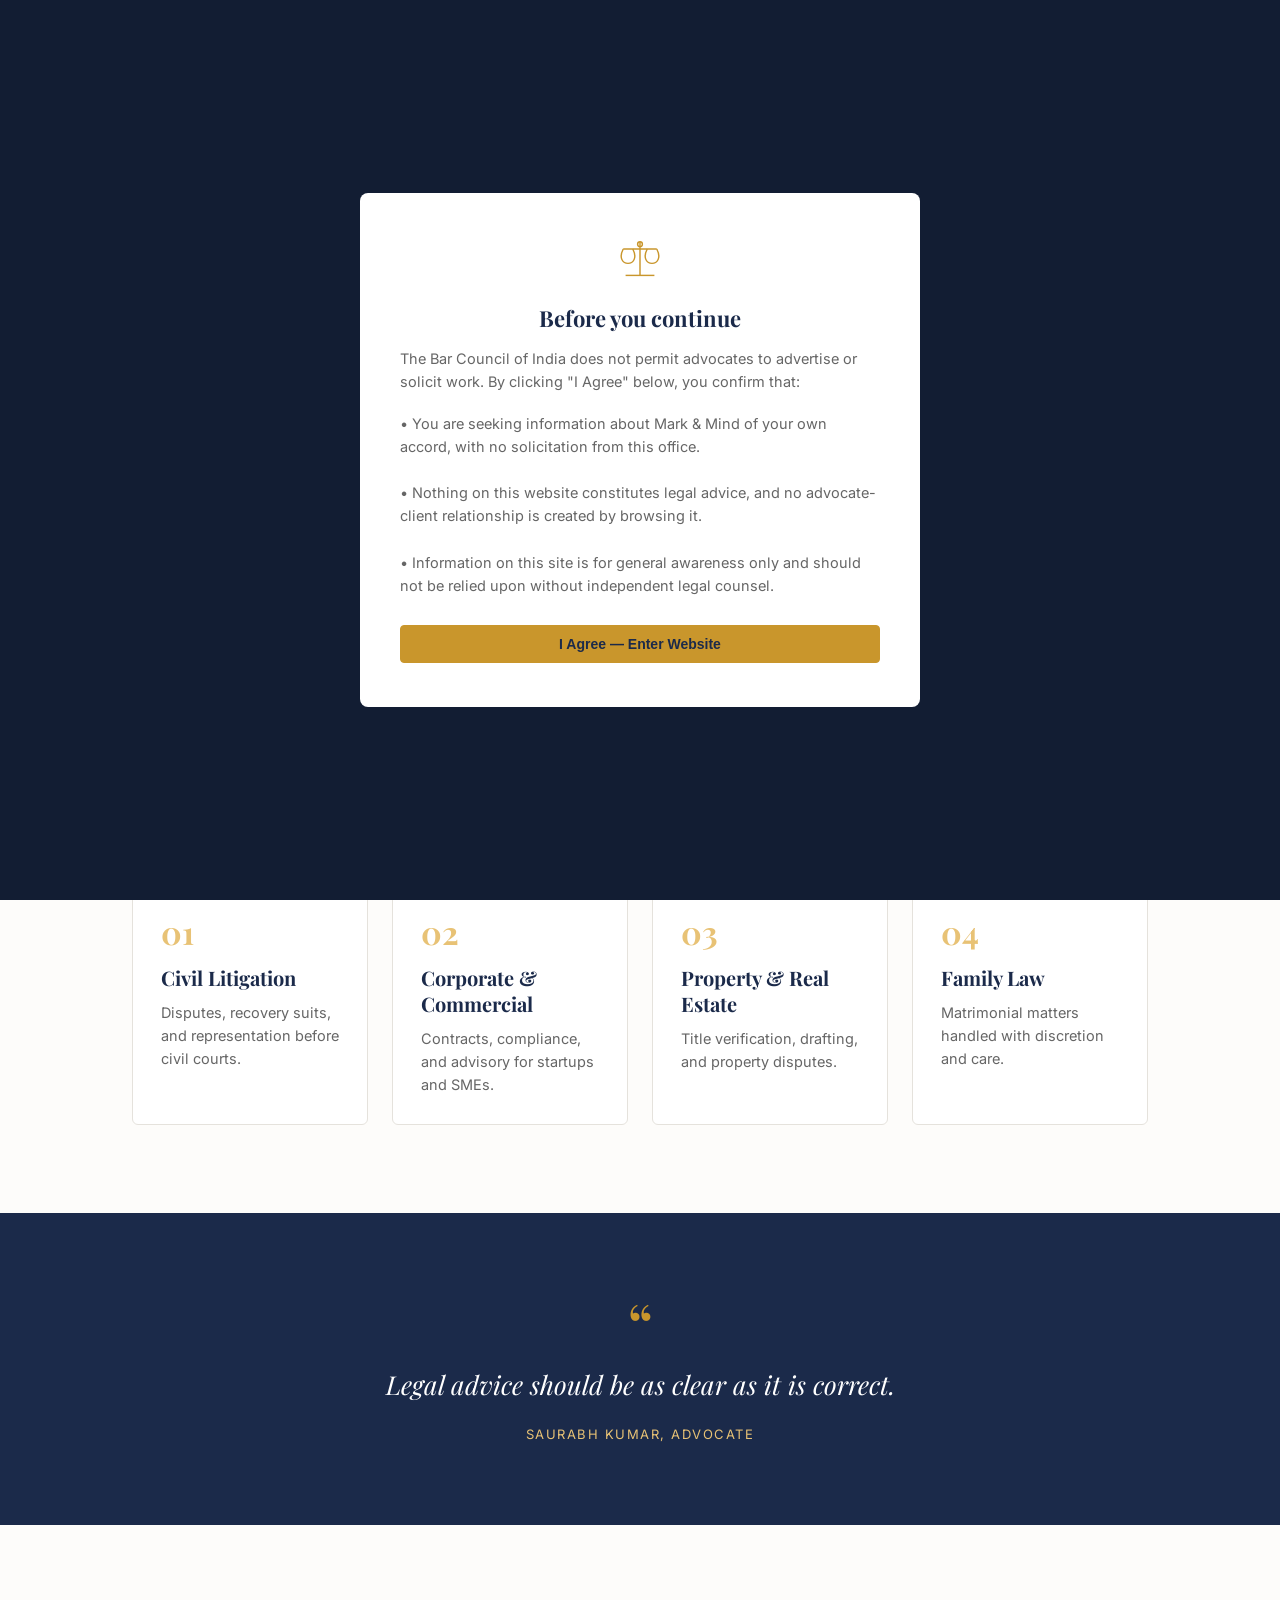
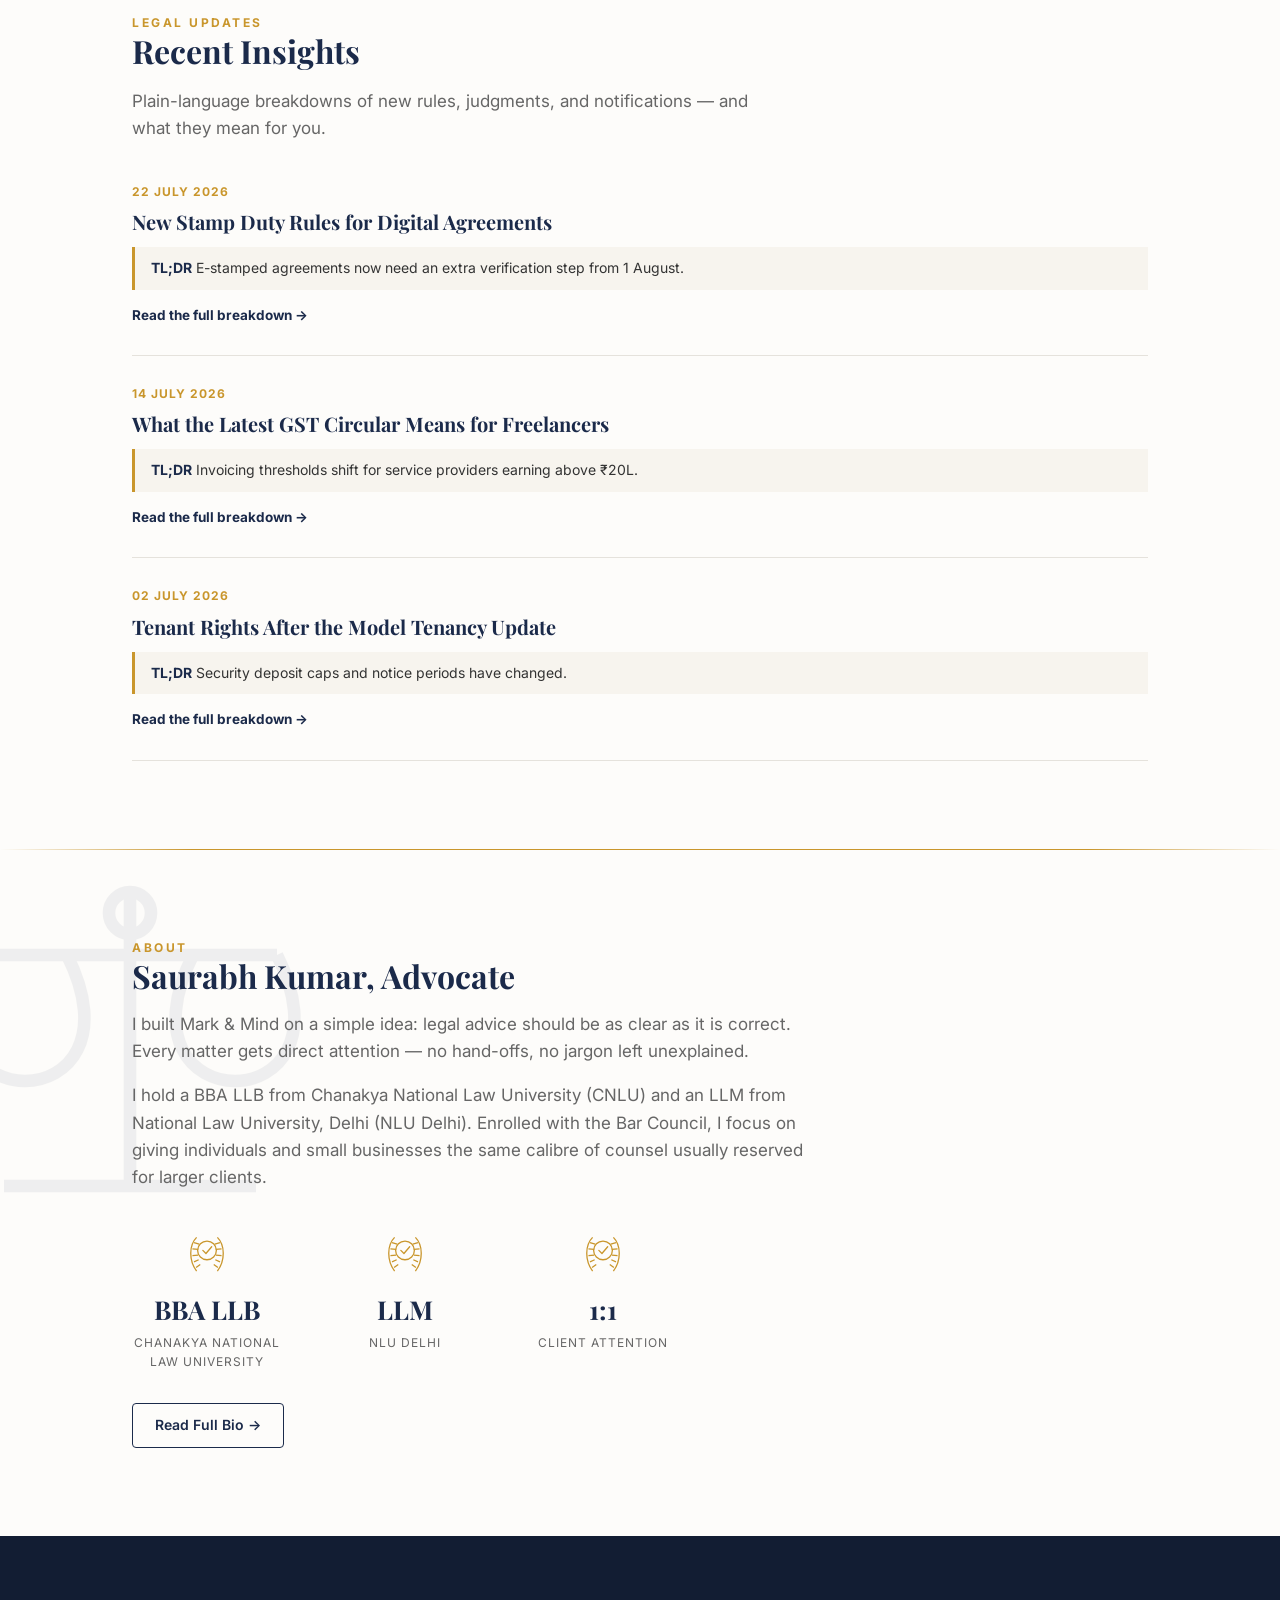
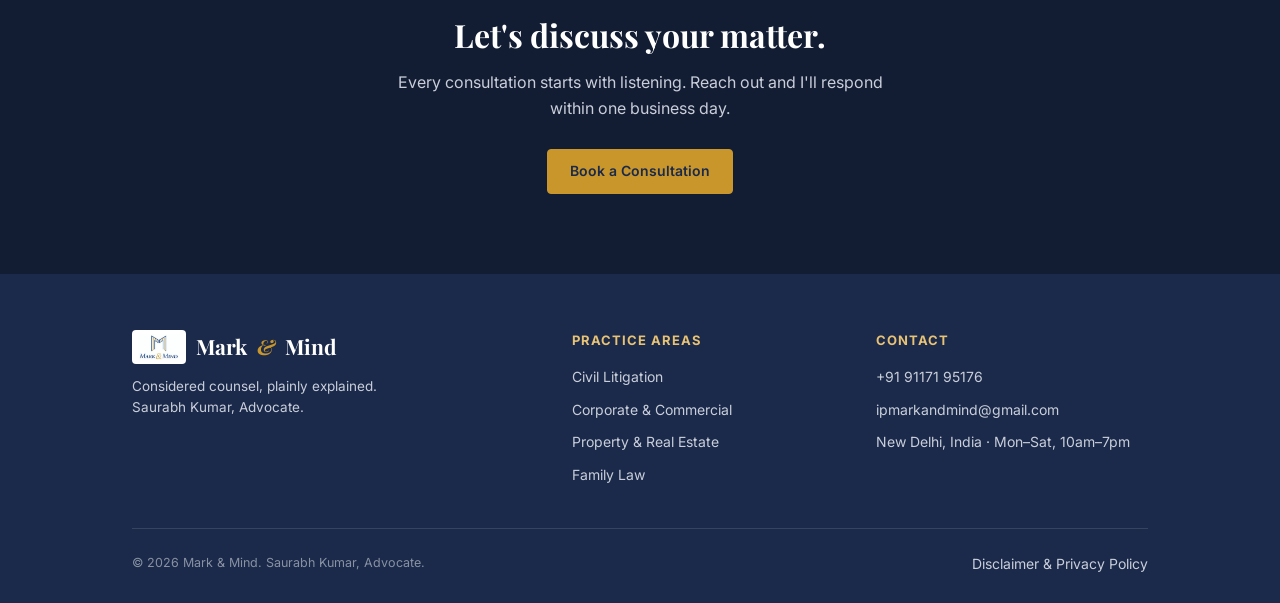
==== app/static/index.html @ efec962f "adding file" ====
<!DOCTYPE html>
<html lang="en">
<head>
<meta charset="UTF-8" />
<meta name="viewport" content="width=device-width, initial-scale=1.0" />
<title>Mark &amp; Mind — Saurabh Kumar, Advocate | New Delhi</title>
<meta name="description" content="Saurabh Kumar advises individuals and small businesses on civil, corporate, and property matters — with clarity and direct attention." />
<link rel="stylesheet" href="assets/styles.css" />
</head>
<body>

<!-- ===== BCI-required disclaimer gateway ===== -->
<div class="gateway-overlay" id="gateway">
  <div class="gateway-card">
    <svg viewBox="0 0 100 100"><use href="assets/scales-icon.svg#scales-icon" style="color:#C9962C"/></svg>
    <h2>Before you continue</h2>
    <p>
      The Bar Council of India does not permit advocates to advertise or solicit work.
      By clicking "I Agree" below, you confirm that:
    </p>
    <p style="margin-top:-10px;">
      • You are seeking information about Mark &amp; Mind of your own accord, with no
      solicitation from this office.<br/><br/>
      • Nothing on this website constitutes legal advice, and no advocate-client
      relationship is created by browsing it.<br/><br/>
      • Information on this site is for general awareness only and should not be
      relied upon without independent legal counsel.
    </p>
    <button class="btn btn-gold" id="gateway-agree">I Agree — Enter Website</button>
  </div>
</div>

<header class="site-header">
  <div class="wrap">
    <a href="index.html" class="brand">
      <img src="assets/logo.png" alt="Mark &amp; Mind" style="height:34px; width:auto;" />
      Mark<span class="amp">&amp;</span>Mind
    </a>
    <nav class="main-nav">
      <a href="index.html" class="current">Home</a>
      <a href="practice-areas.html">Practice Areas</a>
      <a href="insights.html">Insights</a>
      <a href="about.html">About</a>
      <a href="careers.html">Careers</a>
      <a href="contact.html" class="btn btn-gold">Book a Consultation</a>
    </nav>
  </div>
</header>

<section class="hero hero-bg">
  <div class="wrap">
    <div class="eyebrow">Advocate · New Delhi</div>
    <h1>Considered counsel,<br/>plainly explained.</h1>
    <p class="lede">
      Saurabh Kumar advises individuals and small businesses on civil, corporate,
      and property matters — with the same clarity he brings to writing about the law.
    </p>
    <div class="hero-actions">
      <a href="practice-areas.html" class="btn btn-ghost" style="border-color:#fff; color:#fff;">View Practice Areas →</a>
      <a href="insights.html" class="btn btn-gold">Read Latest Insights</a>
    </div>
  </div>
</section>

<hr class="divider"/>

<section>
  <div class="wrap">
    <div class="eyebrow">What I Handle</div>
    <h2>Practice Areas</h2>
    <p class="lede">Focused representation across the matters individuals and growing businesses face most often.</p>

    <div class="card-grid">
      <a href="practice-areas.html#civil" class="practice-card">
        <div class="num">01</div>
        <h3>Civil Litigation</h3>
        <p>Disputes, recovery suits, and representation before civil courts.</p>
      </a>
      <a href="practice-areas.html#corporate" class="practice-card">
        <div class="num">02</div>
        <h3>Corporate &amp; Commercial</h3>
        <p>Contracts, compliance, and advisory for startups and SMEs.</p>
      </a>
      <a href="practice-areas.html#property" class="practice-card">
        <div class="num">03</div>
        <h3>Property &amp; Real Estate</h3>
        <p>Title verification, drafting, and property disputes.</p>
      </a>
      <a href="practice-areas.html#family" class="practice-card">
        <div class="num">04</div>
        <h3>Family Law</h3>
        <p>Matrimonial matters handled with discretion and care.</p>
      </a>
    </div>
  </div>
</section>

<section class="quote-band">
  <div class="wrap">
    <div class="quote-mark">&#8220;</div>
    <blockquote>Legal advice should be as clear as it is correct.</blockquote>
    <cite>Saurabh Kumar, Advocate</cite>
  </div>
</section>

<section>
  <div class="wrap">
    <div class="eyebrow">Legal Updates</div>
    <h2>Recent Insights</h2>
    <p class="lede">Plain-language breakdowns of new rules, judgments, and notifications — and what they mean for you.</p>

    <div class="article-list">
      <div class="article-item">
        <div class="article-date">22 July 2026</div>
        <h3>New Stamp Duty Rules for Digital Agreements</h3>
        <div class="tldr"><strong>TL;DR</strong> E-stamped agreements now need an extra verification step from 1 August.</div>
        <a href="insights.html#stamp-duty" class="read-more">Read the full breakdown →</a>
      </div>
      <div class="article-item">
        <div class="article-date">14 July 2026</div>
        <h3>What the Latest GST Circular Means for Freelancers</h3>
        <div class="tldr"><strong>TL;DR</strong> Invoicing thresholds shift for service providers earning above ₹20L.</div>
        <a href="insights.html#gst-circular" class="read-more">Read the full breakdown →</a>
      </div>
      <div class="article-item">
        <div class="article-date">02 July 2026</div>
        <h3>Tenant Rights After the Model Tenancy Update</h3>
        <div class="tldr"><strong>TL;DR</strong> Security deposit caps and notice periods have changed.</div>
        <a href="insights.html#tenancy-update" class="read-more">Read the full breakdown →</a>
      </div>
    </div>
  </div>
</section>

<hr class="divider"/>

<section>
  <svg class="watermark-scales left" viewBox="0 0 100 100"><use href="assets/scales-icon.svg#scales-icon" style="color:#1B2A4A"/></svg>
  <div class="wrap">
    <div class="eyebrow">About</div>
    <h2>Saurabh Kumar, Advocate</h2>
    <p class="lede" style="max-width:680px; margin-top:16px;">
      I built Mark &amp; Mind on a simple idea: legal advice should be as clear as it is
      correct. Every matter gets direct attention — no hand-offs, no jargon left unexplained.
    </p>
    <p class="lede" style="max-width:680px;">
      I hold a BBA LLB from Chanakya National Law University (CNLU) and an LLM from
      National Law University, Delhi (NLU Delhi). Enrolled with the Bar Council, I focus
      on giving individuals and small businesses the same calibre of counsel usually
      reserved for larger clients.
    </p>

    <div class="badge-row">
      <div class="badge">
        <svg viewBox="0 0 100 100"><use href="assets/laurel.svg#laurel-icon"/></svg>
        <div class="badge-num">BBA LLB</div>
        <div class="badge-label">Chanakya National Law University</div>
      </div>
      <div class="badge">
        <svg viewBox="0 0 100 100"><use href="assets/laurel.svg#laurel-icon"/></svg>
        <div class="badge-num">LLM</div>
        <div class="badge-label">NLU Delhi</div>
      </div>
      <div class="badge">
        <svg viewBox="0 0 100 100"><use href="assets/laurel.svg#laurel-icon"/></svg>
        <div class="badge-num">1:1</div>
        <div class="badge-label">Client Attention</div>
      </div>
    </div>

    <a href="about.html" class="btn" style="margin-top:32px; display:inline-block;">Read Full Bio →</a>
  </div>
</section>

<section class="quote-band" style="background:var(--navy-deep);">
  <div class="wrap">
    <h2 style="color:#fff;">Let's discuss your matter.</h2>
    <p style="color:#C9CEDA; max-width:520px; margin:16px auto 28px;">
      Every consultation starts with listening. Reach out and I'll respond within one business day.
    </p>
    <a href="contact.html" class="btn btn-gold">Book a Consultation</a>
  </div>
</section>

<footer class="site-footer">
  <div class="wrap">
    <div class="footer-grid">
      <div>
        <div class="brand"><img src="assets/logo.png" alt="Mark &amp; Mind" style="height:34px; width:auto; background:#fff; border-radius:4px; padding:3px 6px;" />Mark<span class="amp">&amp;</span>Mind</div>
        <p style="font-size:13.5px; margin-top:12px; max-width:280px;">Considered counsel, plainly explained. Saurabh Kumar, Advocate.</p>
      </div>
      <div>
        <h4>Practice Areas</h4>
        <a href="practice-areas.html#civil">Civil Litigation</a>
        <a href="practice-areas.html#corporate">Corporate &amp; Commercial</a>
        <a href="practice-areas.html#property">Property &amp; Real Estate</a>
        <a href="practice-areas.html#family">Family Law</a>
      </div>
      <div>
        <h4>Contact</h4>
        <a href="tel:+919117195176">+91 91171 95176</a>
        <a href="mailto:ipmarkandmind@gmail.com">ipmarkandmind@gmail.com</a>
        <a href="contact.html">New Delhi, India · Mon–Sat, 10am–7pm</a>
      </div>
    </div>
    <div class="footer-bottom">
      <span>© 2026 Mark &amp; Mind. Saurabh Kumar, Advocate.</span>
      <span><a href="legal.html" style="display:inline;">Disclaimer &amp; Privacy Policy</a></span>
    </div>
  </div>
</footer>

<a href="https://wa.me/919117195176" class="whatsapp-float" target="_blank" rel="noopener" aria-label="Chat on WhatsApp">
  <svg viewBox="0 0 32 32" fill="#fff"><path d="M16 3C9 3 3 9 3 16c0 2.4.6 4.6 1.8 6.6L3 29l6.6-1.7C11.5 28.4 13.7 29 16 29c7 0 13-6 13-13S23 3 16 3zm0 24c-2.1 0-4.1-.6-5.8-1.6l-.4-.2-3.9 1 1-3.8-.3-.4C5.6 20 5 18 5 16 5 10.1 9.9 5.2 16 5.2S27 10.1 27 16 22.1 27 16 27zm6.1-8.4c-.3-.2-2-1-2.3-1.1-.3-.1-.5-.2-.7.2-.2.3-.8 1.1-1 1.3-.2.2-.4.2-.7.1-.3-.2-1.3-.5-2.5-1.6-.9-.8-1.5-1.8-1.7-2.1-.2-.3 0-.5.1-.6.1-.1.3-.4.5-.5.1-.2.2-.3.3-.5.1-.2 0-.4 0-.5 0-.2-.7-1.7-1-2.3-.2-.6-.5-.5-.7-.5h-.6c-.2 0-.5.1-.8.4-.3.3-1 1-1 2.4s1 2.8 1.2 3c.1.2 2 3 4.8 4.3.7.3 1.2.5 1.6.6.7.2 1.3.2 1.8.1.5-.1 1.6-.7 1.9-1.3.2-.6.2-1.1.2-1.3-.1-.1-.3-.2-.6-.4z"/></svg>
</a>

<script>
  // Gateway is shown once per page load (no persistent storage used).
  document.getElementById('gateway-agree').addEventListener('click', () => {
    document.getElementById('gateway').style.display = 'none';
  });
</script>

</body>
</html>
---- app/static/assets/styles.css ----
/* ==========================================================================
   Mark & Mind — Shared Design System
   Palette: navy + gold, serif display / sans body, hairline gold dividers
   ========================================================================== */

@import url('https://fonts.googleapis.com/css2?family=Playfair+Display:wght@600;700&family=Inter:wght@400;500;600;700&display=swap');

:root {
  --navy: #1B2A4A;
  --navy-deep: #121D33;
  --gold: #C9962C;
  --gold-light: #E8C275;
  --charcoal: #333333;
  --grey: #666666;
  --bg: #FDFCFA;
  --border: #E5E2DC;
  --serif: 'Playfair Display', Georgia, serif;
  --sans: 'Inter', -apple-system, BlinkMacSystemFont, sans-serif;
}

* { box-sizing: border-box; }

html { scroll-behavior: smooth; }

body {
  margin: 0;
  font-family: var(--sans);
  color: var(--charcoal);
  background: var(--bg);
  line-height: 1.6;
}

a { color: inherit; text-decoration: none; }

img { max-width: 100%; display: block; }

/* ---------- Layout ---------- */

.wrap {
  max-width: 1080px;
  margin: 0 auto;
  padding: 0 32px;
}

section { padding: 88px 0; position: relative; }
section.tight { padding: 56px 0; }

.eyebrow {
  color: var(--gold);
  letter-spacing: 2.5px;
  font-size: 12px;
  font-weight: 700;
  text-transform: uppercase;
}

h1, h2, h3 { font-family: var(--serif); color: var(--navy); margin: 0; }
h1 { font-size: 44px; line-height: 1.15; }
h2 { font-size: 32px; line-height: 1.2; }
h3 { font-size: 20px; line-height: 1.3; }

.lede { color: var(--grey); font-size: 17px; max-width: 640px; }

.divider {
  height: 1px;
  background: linear-gradient(to right, transparent, var(--gold) 15%, var(--gold) 85%, transparent);
  border: none;
  margin: 0;
}

/* ---------- Header / Nav ---------- */

header.site-header {
  padding: 20px 0;
  border-bottom: 1px solid var(--border);
  background: var(--bg);
  position: sticky;
  top: 0;
  z-index: 40;
}

header.site-header .wrap {
  display: flex;
  justify-content: space-between;
  align-items: center;
}

.brand {
  display: flex;
  align-items: center;
  gap: 10px;
  font-family: var(--serif);
  font-size: 21px;
  font-weight: 700;
  color: var(--navy);
}
.brand span.amp { color: var(--gold); font-style: italic; }
.brand svg { height: 30px; width: auto; }

nav.main-nav { display: flex; gap: 28px; align-items: center; }
nav.main-nav a {
  font-size: 14px;
  font-weight: 600;
  color: var(--charcoal);
}
nav.main-nav a:hover { color: var(--gold); }
nav.main-nav a.current { color: var(--navy); border-bottom: 2px solid var(--gold); padding-bottom: 4px; }

.btn {
  display: inline-block;
  padding: 10px 22px;
  border-radius: 4px;
  font-size: 14px;
  font-weight: 600;
  border: 1px solid var(--navy);
  color: var(--navy);
  background: none;
  cursor: pointer;
  transition: all 0.2s;
}
.btn:hover { background: var(--navy); color: #fff; }
.btn-gold { border-color: var(--gold); color: var(--navy); background: var(--gold); }
.btn-gold:hover { background: var(--gold-light); border-color: var(--gold-light); color: var(--navy); }
.btn-ghost { border-color: transparent; color: var(--grey); }
.btn-ghost:hover { background: none; color: var(--navy); }

/* ---------- Watermark backgrounds (SVG line art, low opacity) ---------- */

.watermark-scales {
  position: absolute;
  top: 0; right: -60px;
  width: 420px;
  opacity: 0.06;
  pointer-events: none;
  z-index: 0;
}
.watermark-scales.left { right: auto; left: -80px; }

.watermark-pillars {
  position: absolute;
  inset: 0;
  background-image: url('pillars.svg');
  background-repeat: repeat-x;
  background-position: bottom;
  background-size: 240px auto;
  opacity: 0.05;
  pointer-events: none;
  z-index: 0;
}

section .wrap { position: relative; z-index: 1; }

/* ---------- Hero ---------- */

.hero { padding: 96px 0 72px; overflow: hidden; }
.hero .lede { font-size: 18px; margin: 20px 0 32px; }
.hero-actions { display: flex; gap: 16px; flex-wrap: wrap; }

.hero-bg {
  position: relative;
  padding: 130px 0 100px;
  overflow: hidden;
  background: linear-gradient(160deg, rgba(18,29,51,0.88), rgba(18,29,51,0.78)), url('file_0000000007b48211b19597d6f5daf236.png');
  background-size: cover;
  background-position: center 30%;
}
.hero-bg .eyebrow { color: var(--gold-light); }
.hero-bg h1 { color: #fff; }
.hero-bg .lede { color: #D9DCE4; }

.page-hero-bg {
  position: relative;
  padding: 72px 0;
  overflow: hidden;
  background: linear-gradient(160deg, rgba(18,29,51,0.90), rgba(18,29,51,0.82)), url('f9b80146eb111cb35375755122662d771710a8777a9426a7d909d3229c018c94.png');
  background-size: cover;
  background-position: center;
}
.page-hero-bg .eyebrow { color: var(--gold-light); }
.page-hero-bg h1 { color: #fff; }
.page-hero-bg .lede { color: #D9DCE4; }

/* ---------- Cards ---------- */

.card-grid {
  display: grid;
  grid-template-columns: repeat(auto-fit, minmax(230px, 1fr));
  gap: 24px;
  margin-top: 40px;
}

.practice-card {
  border: 1px solid var(--border);
  border-radius: 6px;
  padding: 28px;
  background: #fff;
  transition: border-color 0.2s, transform 0.2s;
}
.practice-card:hover { border-color: var(--gold); transform: translateY(-3px); }
.practice-card .num {
  font-family: var(--serif);
  color: var(--gold-light);
  font-size: 32px;
  font-weight: 700;
}
.practice-card h3 { margin: 8px 0 10px; }
.practice-card p { color: var(--grey); font-size: 14.5px; margin: 0; }

/* ---------- Pull-quote band ---------- */

.quote-band {
  background: var(--navy);
  color: #fff;
  padding: 80px 0;
  text-align: center;
  position: relative;
  overflow: hidden;
}
.quote-band .quote-mark {
  font-family: var(--serif);
  font-size: 64px;
  color: var(--gold);
  line-height: 1;
  margin-bottom: 8px;
}
.quote-band blockquote {
  font-family: var(--serif);
  font-style: italic;
  font-size: 26px;
  max-width: 680px;
  margin: 0 auto;
  line-height: 1.5;
}
.quote-band cite {
  display: block;
  margin-top: 20px;
  font-family: var(--sans);
  font-style: normal;
  font-size: 13px;
  letter-spacing: 1.5px;
  text-transform: uppercase;
  color: var(--gold-light);
}

/* ---------- Emblem / stat badges ---------- */

.badge-row {
  display: flex;
  gap: 48px;
  flex-wrap: wrap;
  margin-top: 36px;
}
.badge {
  display: flex;
  flex-direction: column;
  align-items: center;
  text-align: center;
  width: 150px;
}
.badge svg { width: 52px; height: 52px; margin-bottom: 10px; }
.badge .badge-num {
  font-family: var(--serif);
  font-size: 26px;
  color: var(--navy);
  font-weight: 700;
}
.badge .badge-label {
  font-size: 12px;
  color: var(--grey);
  text-transform: uppercase;
  letter-spacing: 1px;
  margin-top: 2px;
}

/* ---------- Insights / articles ---------- */

.article-list { margin-top: 40px; display: flex; flex-direction: column; gap: 0; }
.article-item {
  padding: 28px 0;
  border-bottom: 1px solid var(--border);
}
.article-item:first-child { padding-top: 0; }
.article-date {
  font-size: 12px;
  color: var(--gold);
  font-weight: 700;
  letter-spacing: 1px;
  text-transform: uppercase;
}
.article-item h3 { margin: 8px 0 6px; }
.tldr {
  background: #F7F4EE;
  border-left: 3px solid var(--gold);
  padding: 10px 16px;
  font-size: 14px;
  margin: 12px 0;
  color: var(--charcoal);
}
.tldr strong { color: var(--navy); }
.read-more { font-size: 13.5px; font-weight: 700; color: var(--navy); }
.read-more:hover { color: var(--gold); }

/* ---------- About ---------- */

.about-grid {
  display: grid;
  grid-template-columns: 1fr 1.3fr;
  gap: 56px;
  align-items: start;
  margin-top: 40px;
}
.about-photo {
  aspect-ratio: 3/4;
  background: linear-gradient(160deg, var(--navy), var(--navy-deep));
  border-radius: 6px;
  display: flex;
  align-items: center;
  justify-content: center;
  position: relative;
  overflow: hidden;
}
.about-photo svg { width: 60%; opacity: 0.25; }
.timeline { margin-top: 32px; border-left: 2px solid var(--gold); padding-left: 24px; }
.timeline-item { margin-bottom: 24px; position: relative; }
.timeline-item::before {
  content: '';
  position: absolute;
  left: -29px;
  top: 5px;
  width: 10px; height: 10px;
  border-radius: 50%;
  background: var(--gold);
}
.timeline-item .year { font-weight: 700; color: var(--navy); font-size: 14px; }
.timeline-item p { margin: 4px 0 0; color: var(--grey); font-size: 14.5px; }

/* ---------- Practice area detail pages ---------- */

.process-steps {
  display: grid;
  grid-template-columns: repeat(auto-fit, minmax(200px, 1fr));
  gap: 24px;
  margin-top: 32px;
}
.process-step { text-align: left; }
.process-step .step-num {
  font-family: var(--serif);
  color: var(--gold);
  font-size: 30px;
  font-weight: 700;
  display: block;
  margin-bottom: 8px;
}
.faq-item { border-bottom: 1px solid var(--border); padding: 18px 0; }
.faq-item summary {
  font-weight: 600;
  color: var(--navy);
  cursor: pointer;
  list-style: none;
  display: flex;
  justify-content: space-between;
}
.faq-item summary::-webkit-details-marker { display: none; }
.faq-item summary::after { content: '+'; color: var(--gold); font-size: 20px; }
.faq-item[open] summary::after { content: '−'; }
.faq-item p { color: var(--grey); font-size: 14.5px; margin: 12px 0 0; }

/* ---------- Contact ---------- */

.contact-grid {
  display: grid;
  grid-template-columns: 1fr 1fr;
  gap: 56px;
  margin-top: 40px;
}
.contact-form label {
  display: block;
  font-size: 13px;
  font-weight: 600;
  color: var(--navy);
  margin: 16px 0 6px;
}
.contact-form label:first-child { margin-top: 0; }
.contact-form input,
.contact-form select,
.contact-form textarea {
  width: 100%;
  padding: 11px 12px;
  border: 1px solid var(--border);
  border-radius: 4px;
  font-family: var(--sans);
  font-size: 14px;
  background: #fff;
}
.contact-form textarea { min-height: 110px; resize: vertical; }
.contact-info-item { margin-bottom: 28px; }
.contact-info-item .label {
  font-size: 12px;
  color: var(--gold);
  font-weight: 700;
  text-transform: uppercase;
  letter-spacing: 1px;
  margin-bottom: 6px;
}
.whatsapp-float {
  position: fixed;
  bottom: 24px;
  right: 24px;
  background: #25D366;
  color: #fff;
  width: 56px; height: 56px;
  border-radius: 50%;
  display: flex;
  align-items: center;
  justify-content: center;
  box-shadow: 0 4px 14px rgba(0,0,0,0.2);
  z-index: 50;
}
.whatsapp-float svg { width: 28px; height: 28px; }

/* ---------- Disclaimer gateway ---------- */

.gateway-overlay {
  position: fixed;
  inset: 0;
  background: var(--navy-deep);
  z-index: 100;
  display: flex;
  align-items: center;
  justify-content: center;
  padding: 24px;
}
.gateway-card {
  background: #fff;
  border-radius: 8px;
  max-width: 560px;
  width: 100%;
  padding: 44px 40px;
  text-align: center;
}
.gateway-card svg { width: 48px; margin: 0 auto 20px; display: block; }
.gateway-card h2 { font-size: 22px; }
.gateway-card p { color: var(--grey); font-size: 14.5px; margin: 16px 0 28px; text-align: left; }
.gateway-card .btn { width: 100%; }

/* ---------- Footer ---------- */

footer.site-footer {
  background: var(--navy);
  color: #C9CEDA;
  padding: 56px 0 28px;
  margin-top: 0;
}
footer .footer-grid {
  display: grid;
  grid-template-columns: 1.5fr 1fr 1fr;
  gap: 32px;
  padding-bottom: 32px;
  border-bottom: 1px solid rgba(255,255,255,0.12);
}
footer h4 { color: var(--gold-light); font-size: 13px; text-transform: uppercase; letter-spacing: 1px; margin: 0 0 16px; font-family: var(--sans); }
footer a { display: block; font-size: 14px; margin-bottom: 10px; color: #C9CEDA; }
footer a:hover { color: var(--gold-light); }
footer .brand { color: #fff; }
footer .brand span.amp { color: var(--gold); }
.footer-bottom {
  padding-top: 24px;
  font-size: 12.5px;
  color: #8891A3;
  display: flex;
  justify-content: space-between;
  flex-wrap: wrap;
  gap: 8px;
}

/* ---------- Responsive ---------- */

@media (max-width: 780px) {
  nav.main-nav { display: none; }
  .about-grid, .contact-grid { grid-template-columns: 1fr; }
  footer .footer-grid { grid-template-columns: 1fr; }
  h1 { font-size: 32px; }
  h2 { font-size: 26px; }
}
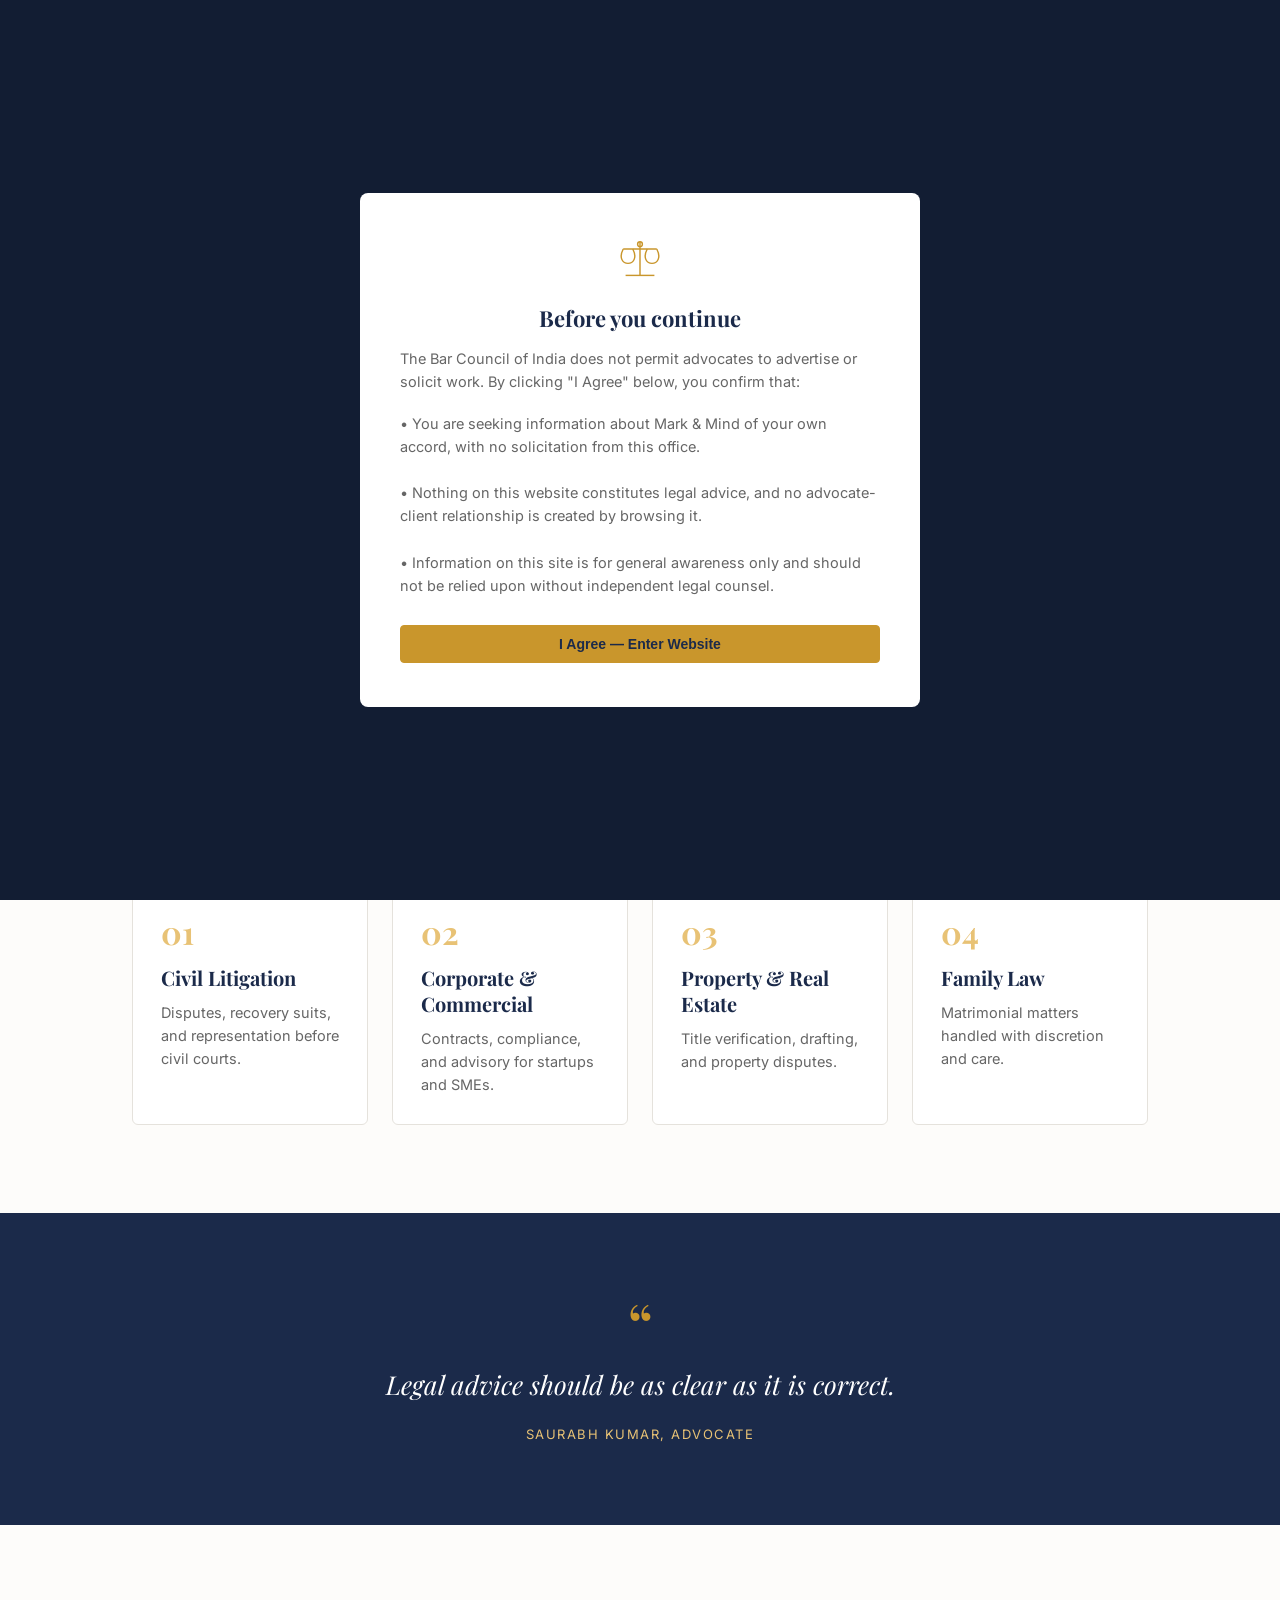
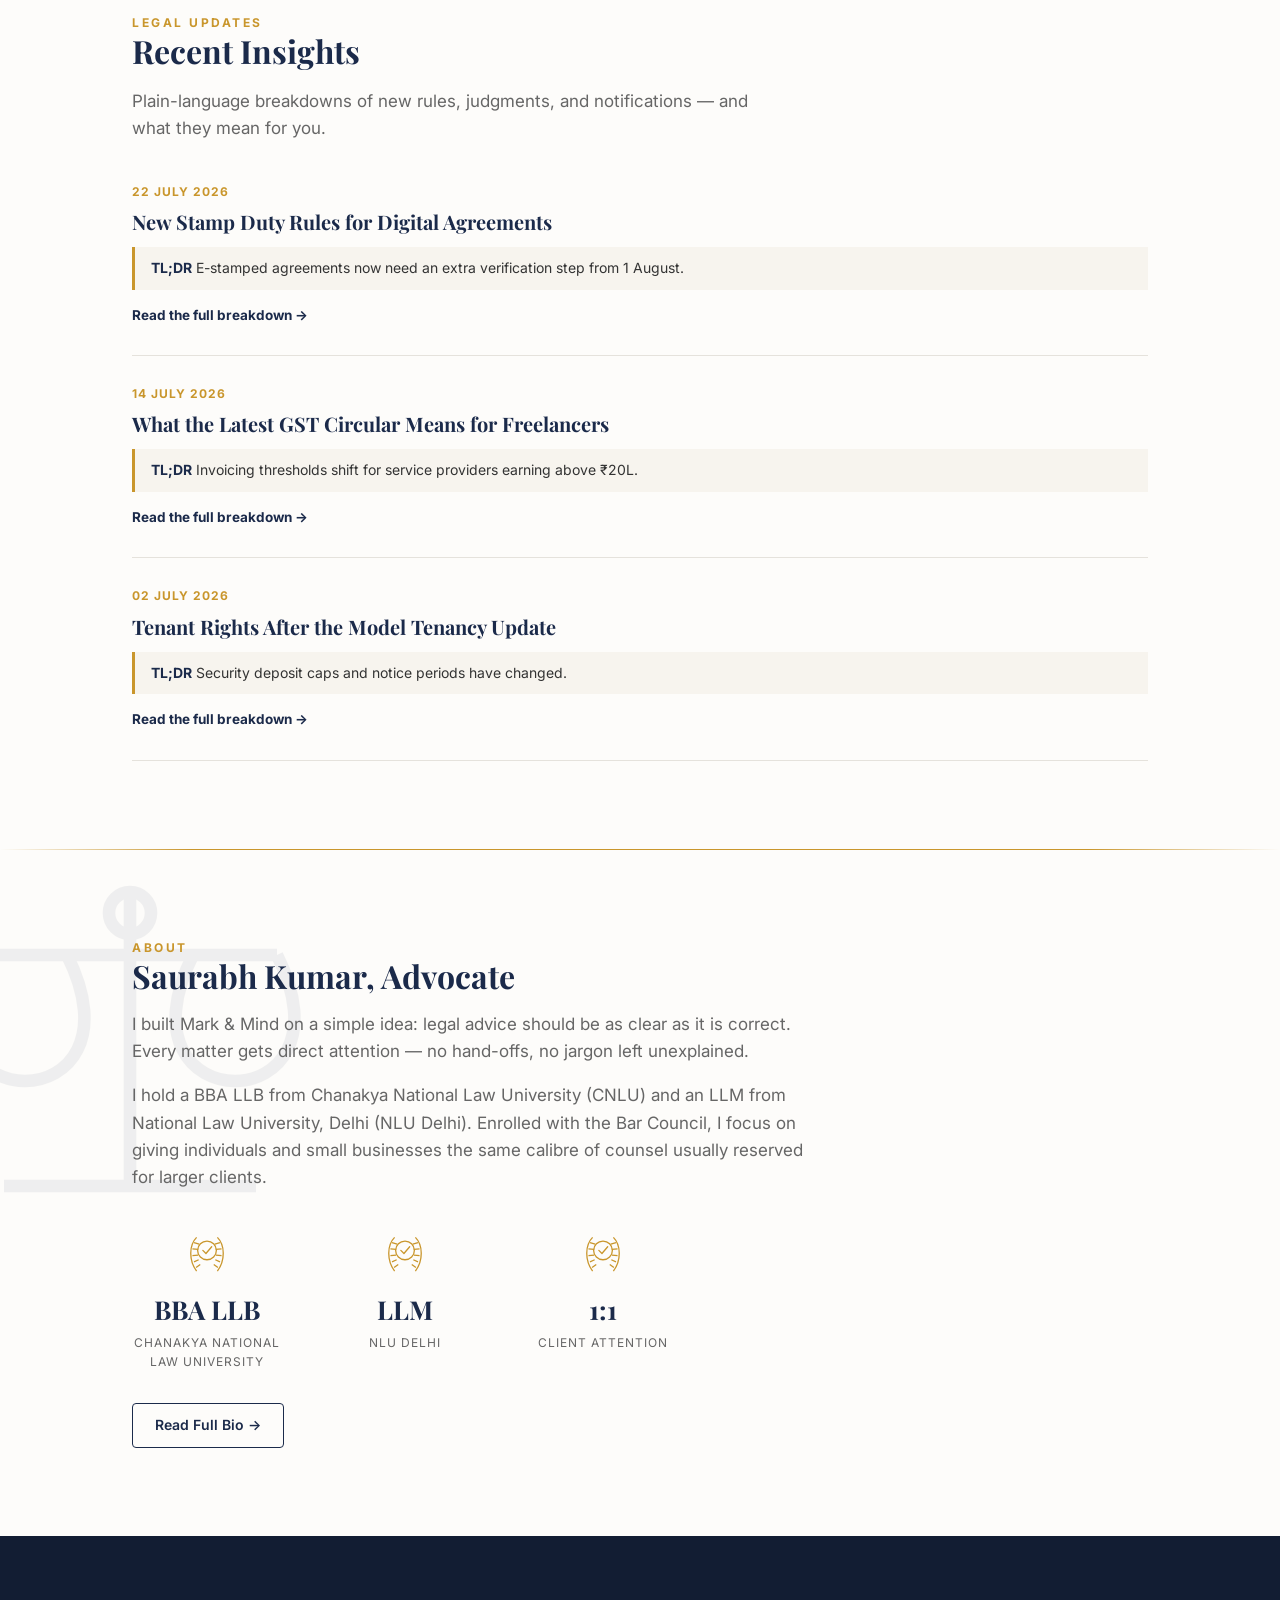
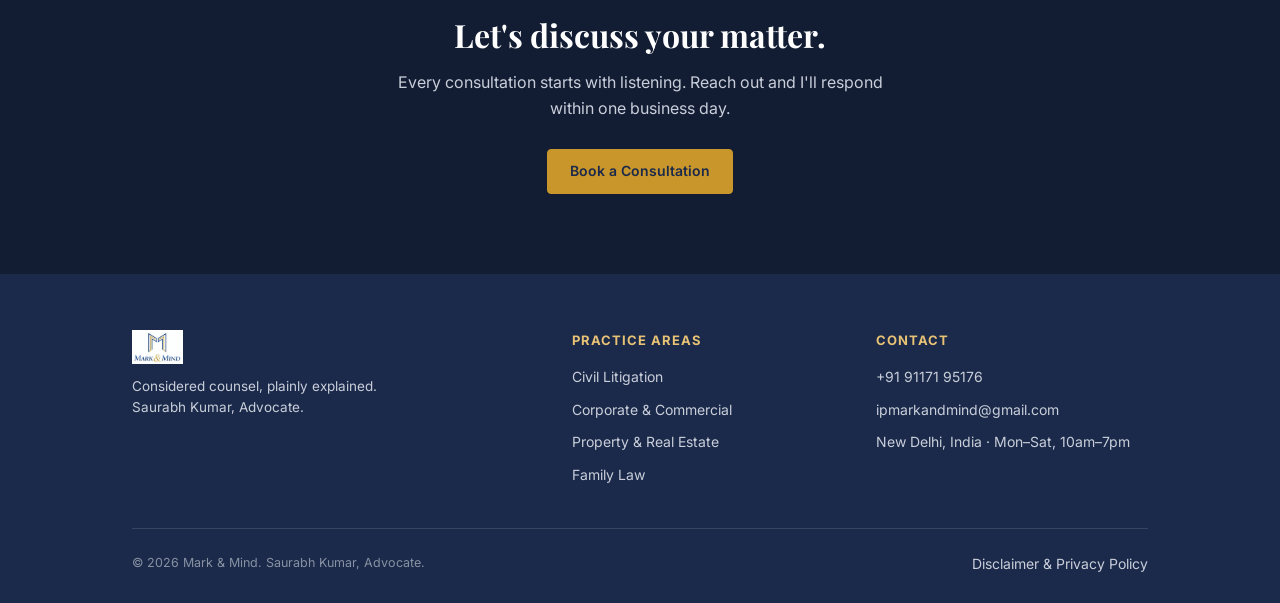
==== commit ae03a27a: "adding changes" ====
--- a/app/static/index.html
+++ b/app/static/index.html
@@ -33,8 +33,7 @@
 <header class="site-header">
   <div class="wrap">
     <a href="index.html" class="brand">
-      <img src="assets/logo.png" alt="Mark &amp; Mind" style="height:34px; width:auto;" />
-      Mark<span class="amp">&amp;</span>Mind
+      <img src="assets/logo.png" style="height:34px; width:auto;">
     </a>
     <nav class="main-nav">
       <a href="index.html" class="current">Home</a>
@@ -186,7 +185,7 @@
   <div class="wrap">
     <div class="footer-grid">
       <div>
-        <div class="brand"><img src="assets/logo.png" alt="Mark &amp; Mind" style="height:34px; width:auto; background:#fff; border-radius:4px; padding:3px 6px;" />Mark<span class="amp">&amp;</span>Mind</div>
+        <div class="brand"><img src="assets/logo.png" style="height:34px; width:auto;"></div>
         <p style="font-size:13.5px; margin-top:12px; max-width:280px;">Considered counsel, plainly explained. Saurabh Kumar, Advocate.</p>
       </div>
       <div>
